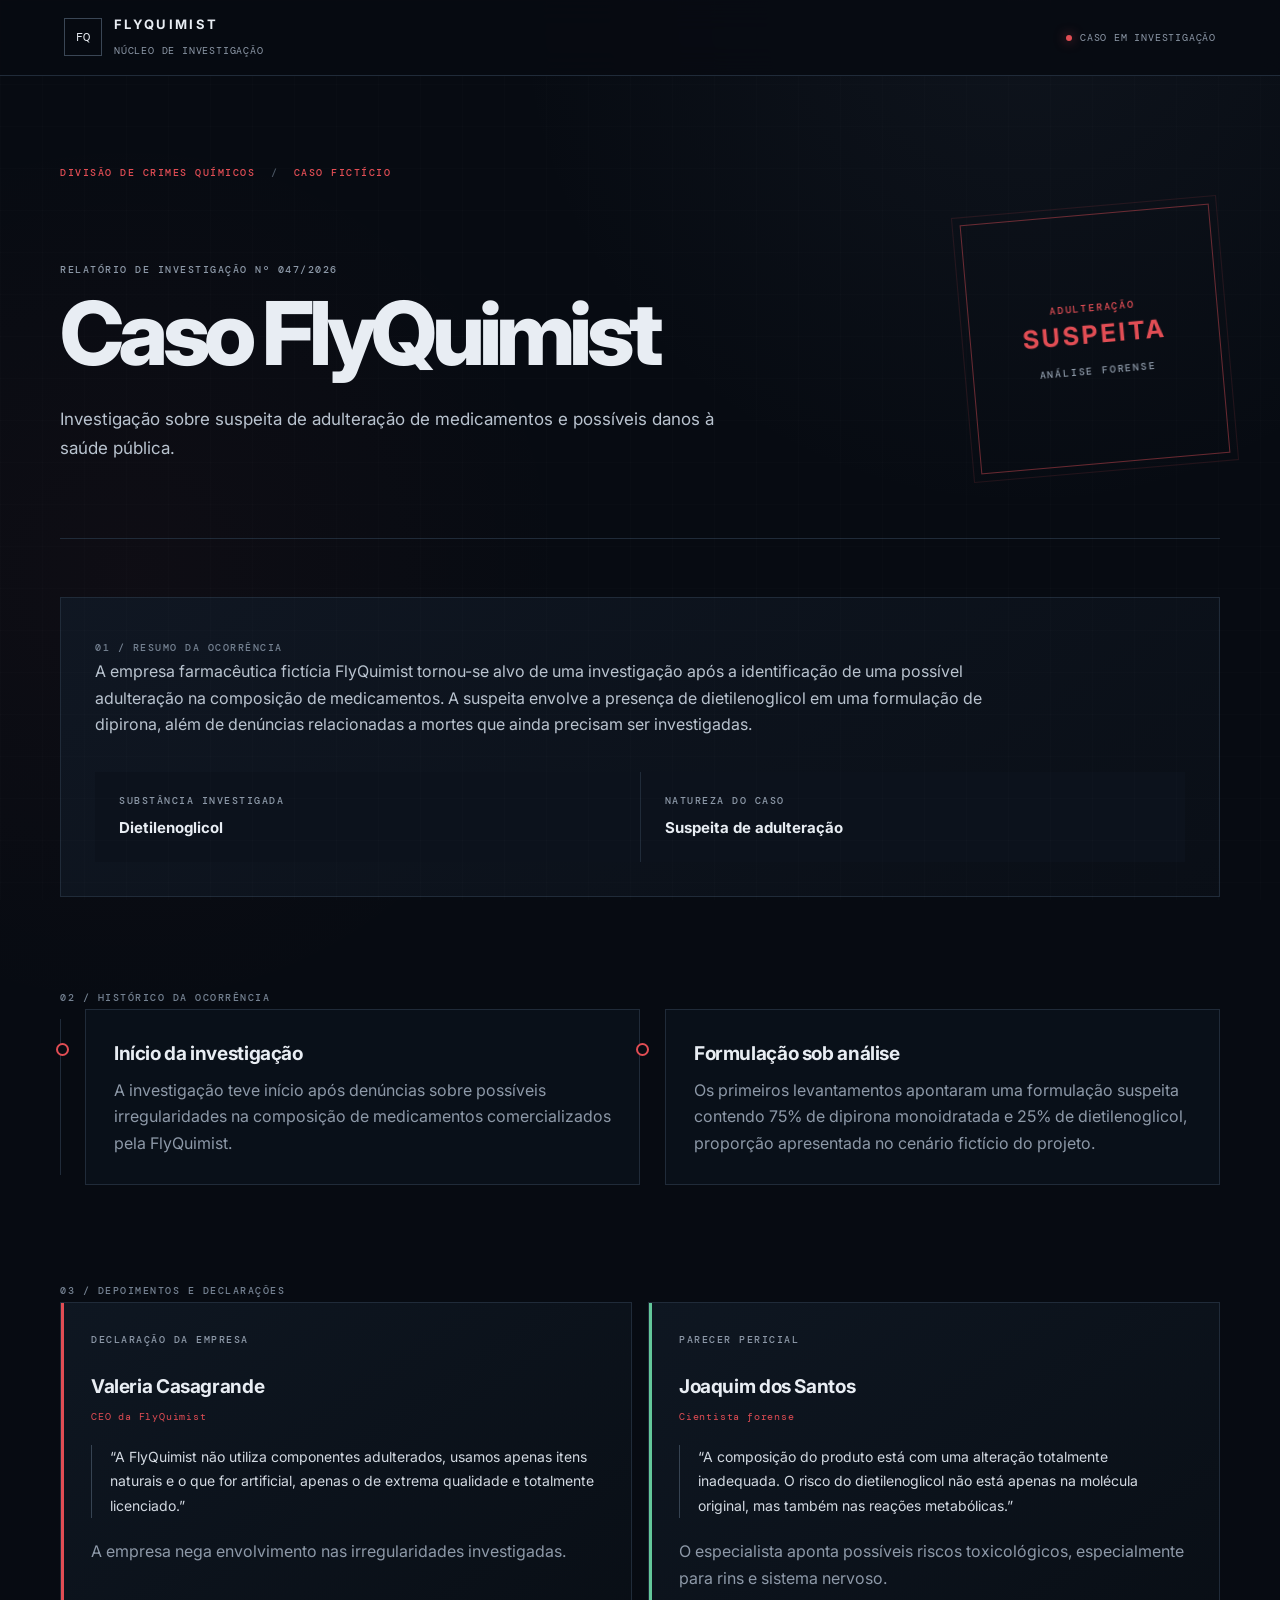
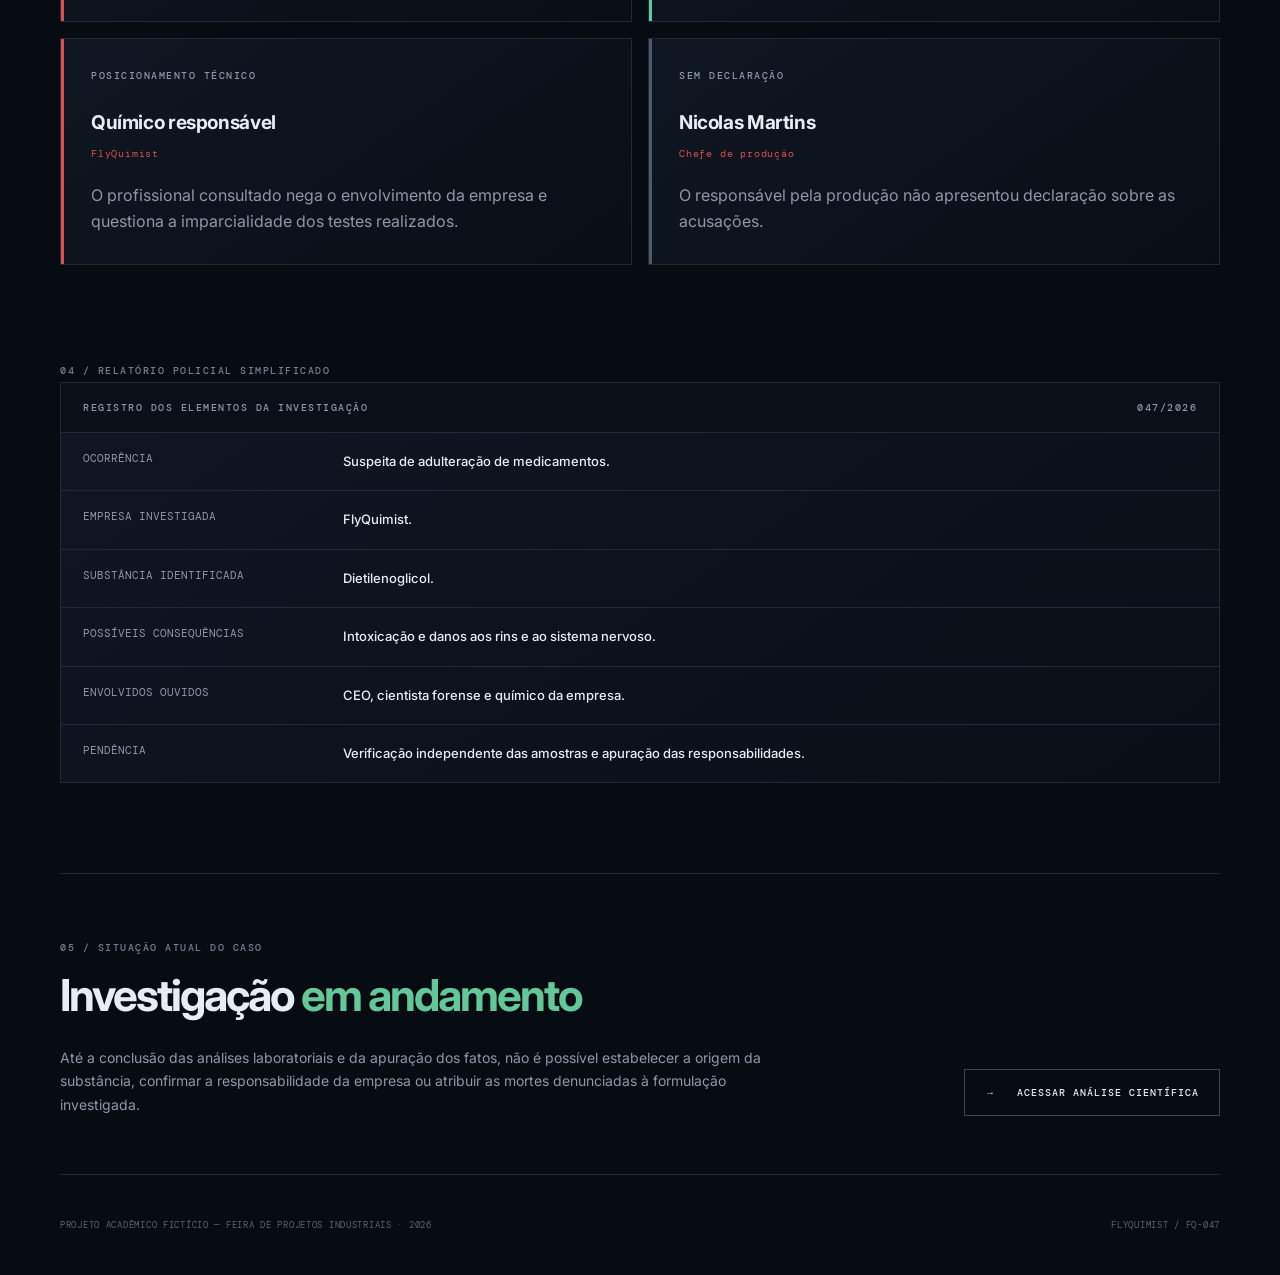
==== target/classes/static/index.html @ f5996b25 "Atualizando a base do projeto, Adicionando Explicação de como rodar o projeto" ====
<!doctype html><html lang="pt-BR"><head><meta charset="UTF-8"><meta name="viewport" content="width=device-width,initial-scale=1"><title>FlyQuimist — Relatório Investigativo</title><link rel="stylesheet" href="style.css"></head><body><header class="top"><div class="brand"><b>FQ</b><div><strong>FLYQUIMIST</strong><small>NÚCLEO DE INVESTIGAÇÃO</small></div></div><div class="status"><i></i> CASO EM INVESTIGAÇÃO</div></header><main><section class="hero"><div class="eyebrow">DIVISÃO DE CRIMES QUÍMICOS <span>/</span> CASO FICTÍCIO</div><div class="heroGrid"><div><div class="report">RELATÓRIO DE INVESTIGAÇÃO Nº 047/2026</div><h1>Caso <em>FlyQuimist</em></h1><p class="lead">Investigação sobre suspeita de adulteração de medicamentos e possíveis danos à saúde pública.</p></div><div class="stamp"><span>ADULTERAÇÃO</span><b>SUSPEITA</b><small>ANÁLISE FORENSE</small></div></div></section><section class="card"><label>01 / RESUMO DA OCORRÊNCIA</label><p>A empresa farmacêutica fictícia FlyQuimist tornou-se alvo de uma investigação após a identificação de uma possível adulteração na composição de medicamentos. A suspeita envolve a presença de dietilenoglicol em uma formulação de dipirona, além de denúncias relacionadas a mortes que ainda precisam ser investigadas.</p><div class="facts"><div><small>SUBSTÂNCIA INVESTIGADA</small><strong>Dietilenoglicol</strong></div><div><small>NATUREZA DO CASO</small><strong>Suspeita de adulteração</strong></div></div></section><section><label>02 / HISTÓRICO DA OCORRÊNCIA</label><div class="timeline"><article><h2>Início da investigação</h2><p>A investigação teve início após denúncias sobre possíveis irregularidades na composição de medicamentos comercializados pela FlyQuimist.</p></article><article><h2>Formulação sob análise</h2><p>Os primeiros levantamentos apontaram uma formulação suspeita contendo 75% de dipirona monoidratada e 25% de dietilenoglicol, proporção apresentada no cenário fictício do projeto.</p></article></div></section><section><label>03 / DEPOIMENTOS E DECLARAÇÕES</label><div class="quotes"><article><small>DECLARAÇÃO DA EMPRESA</small><h2>Valeria Casagrande</h2><i>CEO da FlyQuimist</i><blockquote>“A FlyQuimist não utiliza componentes adulterados, usamos apenas itens naturais e o que for artificial, apenas o de extrema qualidade e totalmente licenciado.”</blockquote><p>A empresa nega envolvimento nas irregularidades investigadas.</p></article><article class="green"><small>PARECER PERICIAL</small><h2>Joaquim dos Santos</h2><i>Cientista forense</i><blockquote>“A composição do produto está com uma alteração totalmente inadequada. O risco do dietilenoglicol não está apenas na molécula original, mas também nas reações metabólicas.”</blockquote><p>O especialista aponta possíveis riscos toxicológicos, especialmente para rins e sistema nervoso.</p></article><article><small>POSICIONAMENTO TÉCNICO</small><h2>Químico responsável</h2><i>FlyQuimist</i><p>O profissional consultado nega o envolvimento da empresa e questiona a imparcialidade dos testes realizados.</p></article><article class="muted"><small>SEM DECLARAÇÃO</small><h2>Nicolas Martins</h2><i>Chefe de produção</i><p>O responsável pela produção não apresentou declaração sobre as acusações.</p></article></div></section><section><label>04 / RELATÓRIO POLICIAL SIMPLIFICADO</label><div class="table"><header><span>REGISTRO DOS ELEMENTOS DA INVESTIGAÇÃO</span><span>047/2026</span></header><div><small>Ocorrência</small><b>Suspeita de adulteração de medicamentos.</b></div><div><small>Empresa investigada</small><b>FlyQuimist.</b></div><div><small>Substância identificada</small><b>Dietilenoglicol.</b></div><div><small>Possíveis consequências</small><b>Intoxicação e danos aos rins e ao sistema nervoso.</b></div><div><small>Envolvidos ouvidos</small><b>CEO, cientista forense e químico da empresa.</b></div><div><small>Pendência</small><b>Verificação independente das amostras e apuração das responsabilidades.</b></div></div></section><section class="conclusion"><div><label>05 / SITUAÇÃO ATUAL DO CASO</label><h2>Investigação <em>em andamento</em></h2><p>Até a conclusão das análises laboratoriais e da apuração dos fatos, não é possível estabelecer a origem da substância, confirmar a responsabilidade da empresa ou atribuir as mortes denunciadas à formulação investigada.</p></div><button onclick="alert('Painel científico — Página 2 em desenvolvimento.')">→ &nbsp; ACESSAR ANÁLISE CIENTÍFICA</button></section><footer>PROJETO ACADÊMICO FICTÍCIO — FEIRA DE PROJETOS INDUSTRIAIS · 2026 <span>FLYQUIMIST / FQ-047</span></footer></main></body></html>
---- target/classes/static/style.css ----
@import url('https://fonts.googleapis.com/css2?family=DM+Mono:wght@400;500&family=Inter:wght@400;500;600;700;800&display=swap');
:root{--bg:#070b12;--panel:#0c121c;--line:#202b39;--text:#e8edf3;--muted:#8d99a8;--soft:#b9c3cf;--red:#e14d54;--green:#63c79a}*{box-sizing:border-box}html{scroll-behavior:smooth}body{margin:0;background:radial-gradient(circle at 80% 0%,#667d9b14,transparent 32rem),radial-gradient(circle at 10% 20%,#e14d5409,transparent 28rem),var(--bg);color:var(--text);font-family:Inter,system-ui,sans-serif;line-height:1.65}body:before{content:"";position:fixed;inset:0;pointer-events:none;opacity:.035;background-image:linear-gradient(#fff6 1px,transparent 1px),linear-gradient(90deg,#fff6 1px,transparent 1px);background-size:42px 42px}.top{height:76px;border-bottom:1px solid var(--line);display:flex;align-items:center;justify-content:space-between;padding:0 clamp(20px,5vw,76px);background:#070b12dd;backdrop-filter:blur(16px);position:sticky;top:0;z-index:5}.brand{display:flex;align-items:center;gap:12px}.brand>b{width:38px;height:38px;display:grid;place-items:center;border:1px solid #3a4655;font:12px 'DM Mono';}.brand strong{display:block;font-size:13px;letter-spacing:.18em}.brand small,.status{font:10px 'DM Mono';letter-spacing:.08em;color:var(--muted)}.status{display:flex;gap:8px;align-items:center}.status i{width:6px;height:6px;border-radius:50%;background:var(--red);box-shadow:0 0 12px #e14d54b3}main{width:min(1160px,calc(100% - 40px));margin:auto}.hero{padding:90px 0 74px;border-bottom:1px solid var(--line)}.eyebrow,label,.report,.quotes small,.table header,.facts small{font:500 10px 'DM Mono';letter-spacing:.15em;text-transform:uppercase}.eyebrow,label{color:#758292}.eyebrow{color:var(--red);margin-bottom:35px}.eyebrow span{color:#4b5664;margin:0 8px}.heroGrid{display:grid;grid-template-columns:1fr 250px;gap:70px;align-items:end}.report{color:var(--muted);margin-bottom:14px}h1{margin:0;font-size:clamp(48px,7vw,88px);line-height:.98;letter-spacing:-.065em;font-weight:800}em{font-style:normal}.lead{max-width:680px;color:var(--soft);font-size:17px;line-height:1.75;margin-top:28px}.stamp{aspect-ratio:1;border:1px solid #e14d5473;outline:1px solid #e14d5420;outline-offset:7px;display:flex;flex-direction:column;align-items:center;justify-content:center;transform:rotate(-5deg);color:var(--red);text-align:center}.stamp span,.stamp small{font:500 10px 'DM Mono';letter-spacing:.18em}.stamp b{font-size:25px;letter-spacing:.12em}.stamp small{color:var(--muted);margin-top:8px}section:not(.hero):not(.card):not(.conclusion){padding-bottom:90px}.card,.quotes article,.table{background:linear-gradient(145deg,#101824e6,#0a0f17e6);border:1px solid var(--line)}.card{margin:58px 0 85px;padding:34px}.card>p{color:var(--soft);max-width:930px}.facts{display:grid;grid-template-columns:repeat(2,1fr);gap:1px;background:var(--line);margin-top:34px}.facts>div{background:var(--panel);padding:22px 24px}.facts small{display:block;color:var(--muted);margin-bottom:7px}.facts strong{font-size:15px}.timeline{position:relative;display:grid;grid-template-columns:1fr 1fr;gap:25px;padding-left:25px}.timeline:before{content:"";position:absolute;left:0;top:10px;bottom:10px;width:1px;background:var(--line)}.timeline article{position:relative;padding:28px;border:1px solid var(--line);background:#0c121cb8}.timeline article:before{content:"";position:absolute;left:-30px;top:33px;width:9px;height:9px;border:2px solid var(--red);background:var(--bg);border-radius:50%}h2{margin:0 0 8px;font-size:19px;letter-spacing:-.02em}.timeline p,p{color:var(--muted);margin:0}.quotes{display:grid;grid-template-columns:1fr 1fr;gap:16px}.quotes article{padding:30px;position:relative;overflow:hidden}.quotes article:before{content:"";position:absolute;left:0;top:0;width:3px;height:100%;background:var(--red)}.quotes article.green:before{background:var(--green)}.quotes article.muted:before{background:#4e5a68}.quotes small{color:var(--muted);display:block;margin-bottom:25px}.quotes i{display:block;color:var(--red);font:10px 'DM Mono';letter-spacing:.08em;margin-bottom:22px}.quotes blockquote{border-left:1px solid #364352;padding-left:18px;margin:0 0 20px;color:#d2d9e1;font-size:14px;line-height:1.75}.table{overflow:hidden}.table header{display:flex;justify-content:space-between;padding:18px 22px;color:var(--muted);background:#0a1018;border-bottom:1px solid var(--line)}.table>div{display:grid;grid-template-columns:240px 1fr;gap:20px;padding:18px 22px;border-bottom:1px solid var(--line)}.table>div:last-child{border:0}.table small{color:var(--muted);font:11px 'DM Mono';text-transform:uppercase}.table b{font-size:13px;font-weight:500}.conclusion{border-top:1px solid var(--line);border-bottom:1px solid var(--line);padding:58px 0;display:flex;align-items:end;justify-content:space-between;gap:50px}.conclusion h2{font-size:clamp(28px,4vw,44px);letter-spacing:-.045em}.conclusion h2 em{color:var(--green)}.conclusion p{max-width:720px;margin-top:15px;font-size:14px}.conclusion button{flex:0 0 auto;background:transparent;color:var(--text);border:1px solid #3a4655;padding:16px 20px;font:500 10px 'DM Mono';letter-spacing:.1em;cursor:pointer;transition:.2s}.conclusion button:hover{border-color:var(--red);background:#e14d5412;transform:translateY(-2px)}footer{min-height:100px;display:flex;align-items:center;justify-content:space-between;color:#596574;font:9px 'DM Mono';letter-spacing:.08em}footer span{color:#596574}@media(max-width:760px){.status{display:none}main{width:calc(100% - 28px)}.hero{padding:60px 0 50px}.heroGrid,.quotes,.timeline{grid-template-columns:1fr}.heroGrid{gap:45px}.stamp{width:170px}.card{padding:24px;margin:40px 0 65px}.facts{grid-template-columns:1fr}.table>div{grid-template-columns:1fr;gap:5px}.conclusion{flex-direction:column;align-items:flex-start}footer{flex-direction:column;align-items:flex-start;justify-content:center;padding:25px 0}}
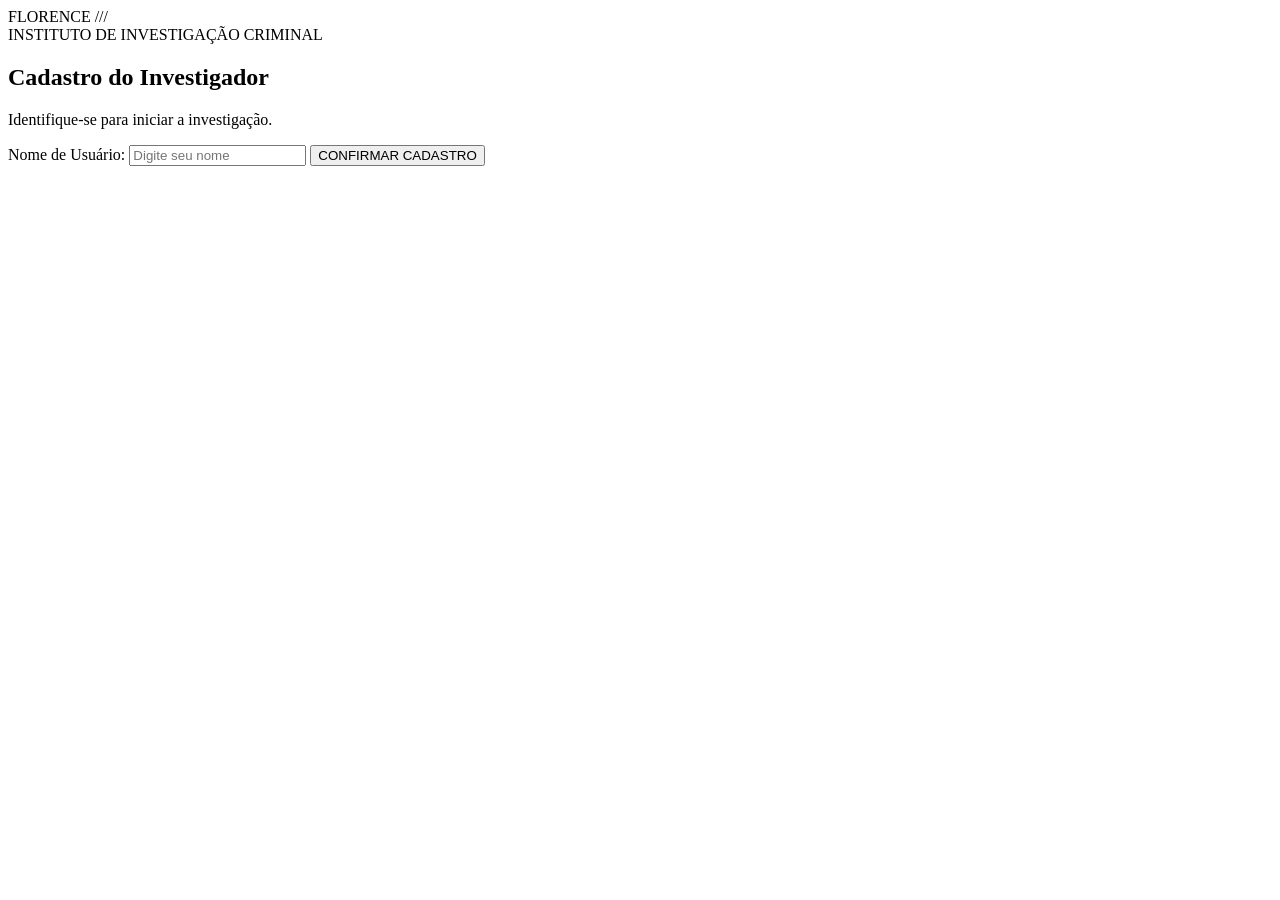
==== commit 1540affe: "Colocando o frontend" ====
--- a/target/classes/static/index.html
+++ b/target/classes/static/index.html
@@ -1 +1,26 @@
-<!doctype html><html lang="pt-BR"><head><meta charset="UTF-8"><meta name="viewport" content="width=device-width,initial-scale=1"><title>FlyQuimist — Relatório Investigativo</title><link rel="stylesheet" href="style.css"></head><body><header class="top"><div class="brand"><b>FQ</b><div><strong>FLYQUIMIST</strong><small>NÚCLEO DE INVESTIGAÇÃO</small></div></div><div class="status"><i></i> CASO EM INVESTIGAÇÃO</div></header><main><section class="hero"><div class="eyebrow">DIVISÃO DE CRIMES QUÍMICOS <span>/</span> CASO FICTÍCIO</div><div class="heroGrid"><div><div class="report">RELATÓRIO DE INVESTIGAÇÃO Nº 047/2026</div><h1>Caso <em>FlyQuimist</em></h1><p class="lead">Investigação sobre suspeita de adulteração de medicamentos e possíveis danos à saúde pública.</p></div><div class="stamp"><span>ADULTERAÇÃO</span><b>SUSPEITA</b><small>ANÁLISE FORENSE</small></div></div></section><section class="card"><label>01 / RESUMO DA OCORRÊNCIA</label><p>A empresa farmacêutica fictícia FlyQuimist tornou-se alvo de uma investigação após a identificação de uma possível adulteração na composição de medicamentos. A suspeita envolve a presença de dietilenoglicol em uma formulação de dipirona, além de denúncias relacionadas a mortes que ainda precisam ser investigadas.</p><div class="facts"><div><small>SUBSTÂNCIA INVESTIGADA</small><strong>Dietilenoglicol</strong></div><div><small>NATUREZA DO CASO</small><strong>Suspeita de adulteração</strong></div></div></section><section><label>02 / HISTÓRICO DA OCORRÊNCIA</label><div class="timeline"><article><h2>Início da investigação</h2><p>A investigação teve início após denúncias sobre possíveis irregularidades na composição de medicamentos comercializados pela FlyQuimist.</p></article><article><h2>Formulação sob análise</h2><p>Os primeiros levantamentos apontaram uma formulação suspeita contendo 75% de dipirona monoidratada e 25% de dietilenoglicol, proporção apresentada no cenário fictício do projeto.</p></article></div></section><section><label>03 / DEPOIMENTOS E DECLARAÇÕES</label><div class="quotes"><article><small>DECLARAÇÃO DA EMPRESA</small><h2>Valeria Casagrande</h2><i>CEO da FlyQuimist</i><blockquote>“A FlyQuimist não utiliza componentes adulterados, usamos apenas itens naturais e o que for artificial, apenas o de extrema qualidade e totalmente licenciado.”</blockquote><p>A empresa nega envolvimento nas irregularidades investigadas.</p></article><article class="green"><small>PARECER PERICIAL</small><h2>Joaquim dos Santos</h2><i>Cientista forense</i><blockquote>“A composição do produto está com uma alteração totalmente inadequada. O risco do dietilenoglicol não está apenas na molécula original, mas também nas reações metabólicas.”</blockquote><p>O especialista aponta possíveis riscos toxicológicos, especialmente para rins e sistema nervoso.</p></article><article><small>POSICIONAMENTO TÉCNICO</small><h2>Químico responsável</h2><i>FlyQuimist</i><p>O profissional consultado nega o envolvimento da empresa e questiona a imparcialidade dos testes realizados.</p></article><article class="muted"><small>SEM DECLARAÇÃO</small><h2>Nicolas Martins</h2><i>Chefe de produção</i><p>O responsável pela produção não apresentou declaração sobre as acusações.</p></article></div></section><section><label>04 / RELATÓRIO POLICIAL SIMPLIFICADO</label><div class="table"><header><span>REGISTRO DOS ELEMENTOS DA INVESTIGAÇÃO</span><span>047/2026</span></header><div><small>Ocorrência</small><b>Suspeita de adulteração de medicamentos.</b></div><div><small>Empresa investigada</small><b>FlyQuimist.</b></div><div><small>Substância identificada</small><b>Dietilenoglicol.</b></div><div><small>Possíveis consequências</small><b>Intoxicação e danos aos rins e ao sistema nervoso.</b></div><div><small>Envolvidos ouvidos</small><b>CEO, cientista forense e químico da empresa.</b></div><div><small>Pendência</small><b>Verificação independente das amostras e apuração das responsabilidades.</b></div></div></section><section class="conclusion"><div><label>05 / SITUAÇÃO ATUAL DO CASO</label><h2>Investigação <em>em andamento</em></h2><p>Até a conclusão das análises laboratoriais e da apuração dos fatos, não é possível estabelecer a origem da substância, confirmar a responsabilidade da empresa ou atribuir as mortes denunciadas à formulação investigada.</p></div><button onclick="alert('Painel científico — Página 2 em desenvolvimento.')">→ &nbsp; ACESSAR ANÁLISE CIENTÍFICA</button></section><footer>PROJETO ACADÊMICO FICTÍCIO — FEIRA DE PROJETOS INDUSTRIAIS · 2026 <span>FLYQUIMIST / FQ-047</span></footer></main></body></html>
+<!DOCTYPE html>
+<html lang="pt-BR">
+<head>
+<meta charset="UTF-8">
+<meta name="viewport" content="width=device-width, initial-scale=1.0">
+<title>Investigação Florence — Cadastro</title>
+<link rel="stylesheet" href="css/style.css">
+</head>
+<body class="dark-bg">
+<div class="grain"></div>
+<main class="center-screen">
+  <section class="card login-card">
+    <div class="brand">FLORENCE <span>///</span></div>
+    <div class="case-tag">INSTITUTO DE INVESTIGAÇÃO CRIMINAL</div>
+    <h1>Cadastro do Investigador</h1>
+    <p class="muted">Identifique-se para iniciar a investigação.</p>
+    <form id="registerForm">
+      <label for="username">Nome de Usuário:</label>
+      <input id="username" name="username" type="text" maxlength="30" required autocomplete="off" placeholder="Digite seu nome">
+      <button class="btn primary" type="submit">CONFIRMAR CADASTRO</button>
+    </form>
+  </section>
+</main>
+<script src="js/cadastro.js"></script>
+</body>
+</html>
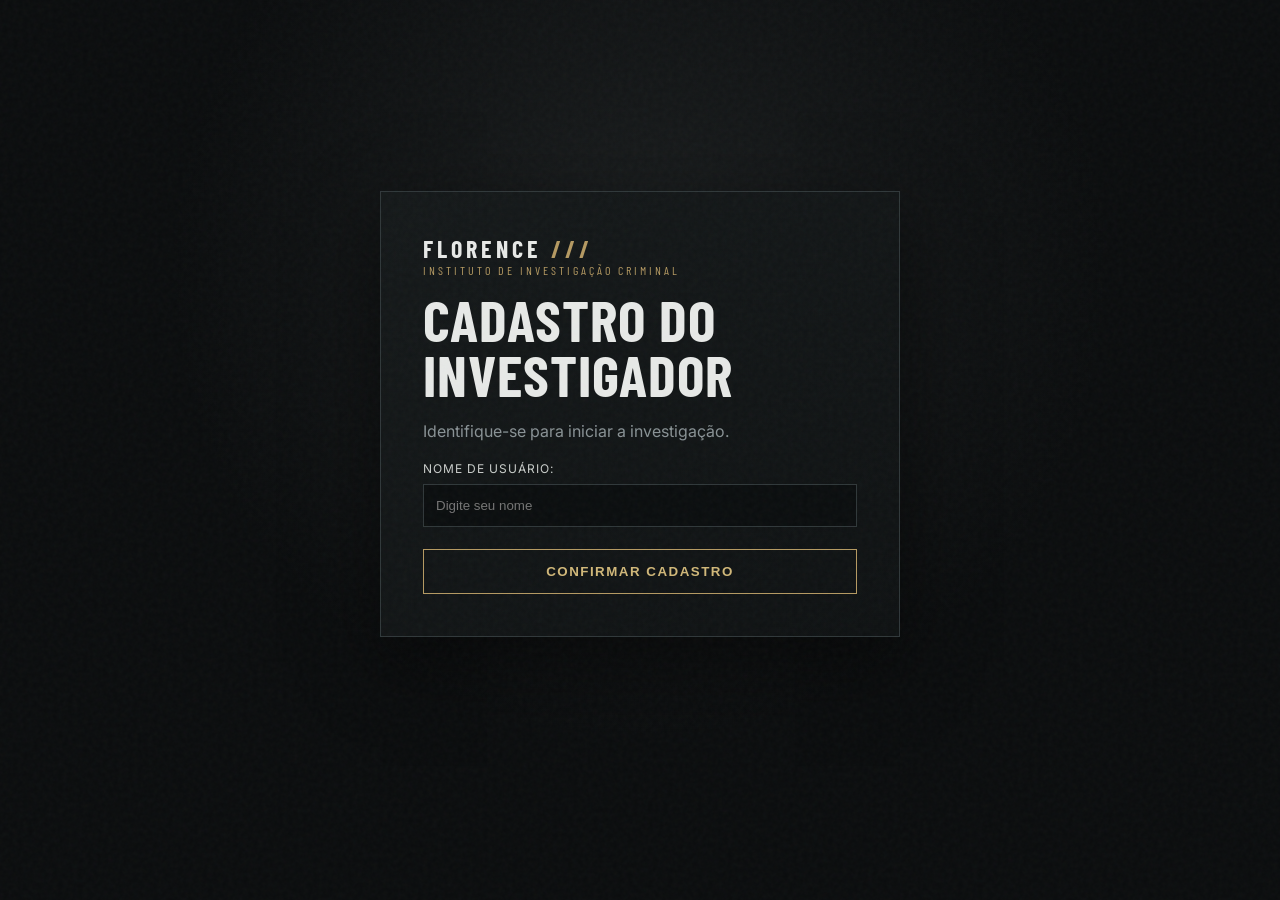
==== commit 0a3804ff: "Fazendo a rota de post usuario" ====
--- a/target/classes/static/index.html
+++ b/target/classes/static/index.html
@@ -14,13 +14,15 @@
     <div class="case-tag">INSTITUTO DE INVESTIGAÇÃO CRIMINAL</div>
     <h1>Cadastro do Investigador</h1>
     <p class="muted">Identifique-se para iniciar a investigação.</p>
-    <form id="registerForm">
+
+    <form id="registerForm" action="/usuario" method="POST">
       <label for="username">Nome de Usuário:</label>
       <input id="username" name="username" type="text" maxlength="30" required autocomplete="off" placeholder="Digite seu nome">
       <button class="btn primary" type="submit">CONFIRMAR CADASTRO</button>
     </form>
+
   </section>
 </main>
-<script src="js/cadastro.js"></script>
+<script src="cadastro.js"></script>
 </body>
 </html>
--- a/target/classes/static/css/style.css
+++ b/target/classes/static/css/style.css
@@ -0,0 +1,86 @@
+@import url('https://fonts.googleapis.com/css2?family=Barlow+Condensed:wght@400;500;600;700&family=Inter:wght@400;500;600;700&display=swap');
+
+:root {
+  --bg:#0b0d0e; --panel:#121618; --panel2:#171c1e; --line:#30383a;
+  --text:#e7e9e7; --muted:#899295; --accent:#b59a62; --accent2:#d1b879;
+  --danger:#b95b5b; --success:#729a78;
+}
+* { box-sizing:border-box; }
+body { margin:0; color:var(--text); background:var(--bg); font-family:Inter,Arial,sans-serif; }
+.dark-bg { min-height:100vh; background:radial-gradient(circle at 50% 30%,#1a1d1e 0,#0b0d0e 52%); }
+.grain { position:fixed; inset:0; pointer-events:none; opacity:.035; background-image:url("data:image/svg+xml,%3Csvg viewBox='0 0 200 200' xmlns='http://www.w3.org/2000/svg'%3E%3Cfilter id='n'%3E%3CfeTurbulence type='fractalNoise' baseFrequency='.9' numOctaves='4' stitchTiles='stitch'/%3E%3C/filter%3E%3Crect width='100%25' height='100%25' filter='url(%23n)'/%3E%3C/svg%3E"); z-index:10; }
+.topbar { height:72px; padding:0 5%; border-bottom:1px solid var(--line); display:flex; align-items:center; justify-content:space-between; background:#0c0f10ee; position:sticky; top:0; z-index:5; }
+.brand { font-family:"Barlow Condensed"; font-weight:700; letter-spacing:4px; font-size:24px; }
+.brand span { color:var(--accent); }
+.user-badge,.timer-label { color:var(--muted); font-size:12px; letter-spacing:2px; text-transform:uppercase; }
+#timer { font-family:"Barlow Condensed"; font-size:25px; color:var(--accent2); margin-left:8px; letter-spacing:2px; }
+.center-screen { min-height:calc(100vh - 72px); display:grid; place-items:center; padding:30px; }
+.card,.roulette-card,.ranking-card { width:min(520px,100%); background:linear-gradient(145deg,#15191a,#0f1213); border:1px solid var(--line); box-shadow:0 25px 70px #0008; padding:42px; }
+.case-tag { font-family:"Barlow Condensed"; font-size:12px; letter-spacing:3px; color:var(--accent); text-transform:uppercase; }
+h1 { font-family:"Barlow Condensed"; font-size:58px; line-height:.95; text-transform:uppercase; margin:15px 0; letter-spacing:1px; }
+h2,h3 { font-family:"Barlow Condensed"; text-transform:uppercase; letter-spacing:1px; }
+.muted { color:var(--muted); line-height:1.65; }
+label { display:block; color:#c9cdca; font-size:12px; letter-spacing:1px; text-transform:uppercase; }
+input { width:100%; margin-top:8px; padding:13px 12px; background:#0b0e0f; color:var(--text); border:1px solid var(--line); outline:none; }
+input:focus { border-color:var(--accent); }
+.btn { border:1px solid var(--accent); padding:14px 20px; background:transparent; color:var(--accent2); font-weight:700; letter-spacing:1.5px; cursor:pointer; transition:.2s; }
+.btn:hover:not(:disabled) { background:var(--accent); color:#111; }
+.btn:disabled { opacity:.45; cursor:not-allowed; }
+.primary { width:100%; margin-top:22px; }
+.roulette-card { text-align:center; }
+.roulette-wrap { width:330px; height:330px; margin:28px auto; position:relative; display:grid; place-items:center; }
+.wheel { width:300px; height:300px; border-radius:50%; border:8px solid #24292a; position:relative; overflow:hidden; transition:transform 4.5s cubic-bezier(.12,.8,.15,1); background:conic-gradient(#6d5147 0deg 120deg,#53655c 120deg 240deg,#5b5e69 240deg 360deg); box-shadow:0 0 0 2px #555 inset,0 15px 50px #0009; }
+.wheel-label { position:absolute; width:100%; height:100%; display:grid; place-items:center; font-family:"Barlow Condensed"; font-weight:700; font-size:23px; letter-spacing:2px; }
+.label-fraud { transform:rotate(60deg) translateY(-95px); }
+.label-genocide { transform:rotate(180deg) translateY(-95px); }
+.label-murder { transform:rotate(300deg) translateY(-95px); }
+.pointer { position:absolute; z-index:2; top:-4px; border-left:14px solid transparent; border-right:14px solid transparent; border-top:35px solid var(--accent); }
+.result-text { min-height:20px; color:var(--accent2); font-weight:700; letter-spacing:1px; }
+.case-page { background:#0a0d0e; }
+.case-layout { max-width:1500px; margin:auto; padding:45px 4%; display:grid; grid-template-columns:minmax(0,1.5fr) minmax(380px,.7fr); gap:40px; }
+.case-story { min-width:0; }
+.case-story h1 { font-size:80px; }
+.image-placeholder { height:390px; border:1px dashed #4a5254; background:linear-gradient(135deg,#15191a,#0d1011); display:flex; flex-direction:column; align-items:center; justify-content:center; gap:12px; color:#687174; margin:25px 0 35px; text-align:center; }
+.image-icon { font-size:65px; color:#444d4e; }
+.image-placeholder small { color:#4f5859; }
+.story { color:#b9bfbd; line-height:1.8; font-size:15px; }
+.story p { margin:0 0 20px; }
+.investigation-panel { border-left:1px solid var(--line); padding-left:30px; }
+.panel-heading { display:flex; justify-content:space-between; border-bottom:1px solid var(--line); padding-bottom:15px; font-family:"Barlow Condensed"; letter-spacing:2px; color:var(--muted); }
+.panel-heading strong { color:var(--accent); }
+.formula-box { background:#111516; border:1px solid var(--line); padding:20px; margin:18px 0; }
+.formula { font-family:Georgia,serif; color:#d7c58e; background:#0a0d0e; padding:10px; }
+.field-grid { display:grid; grid-template-columns:repeat(3,1fr); gap:10px; }
+.field-grid label:nth-child(2) { }
+.valid { border-color:var(--success)!important; box-shadow:0 0 0 1px var(--success) inset; }
+.invalid { border-color:var(--danger)!important; box-shadow:0 0 0 1px var(--danger) inset; }
+.validation { margin:14px 0; padding:13px; border:1px solid var(--line); font-size:13px; line-height:1.5; }
+.validation.success { border-color:#56785c; background:#18221a; color:#a9c9ae; }
+.validation.error { border-color:#7b4545; background:#251719; color:#dda3a3; }
+.hidden { display:none; }
+.option { display:flex; align-items:flex-start; gap:10px; padding:13px; border:1px solid var(--line); margin:8px 0; cursor:pointer; text-transform:none; letter-spacing:0; font-size:13px; line-height:1.5; }
+.option:hover { border-color:#626a6c; background:#171c1d; }
+.option input { width:auto; margin:2px 0 0; }
+.disabled-option { opacity:.5; cursor:default; }
+.ranking-page { max-width:1200px; margin:auto; padding:70px 25px; }
+.ranking-card { width:100%; }
+.ranking-table-wrap { overflow-x:auto; margin:30px 0; }
+table { width:100%; border-collapse:collapse; min-width:700px; }
+th,td { padding:15px 12px; border-bottom:1px solid var(--line); text-align:left; }
+th { color:var(--accent); font-family:"Barlow Condensed"; text-transform:uppercase; letter-spacing:2px; font-size:13px; }
+td { color:#c2c8c6; }
+.current-player { background:#252318; }
+.ranking-note { border-left:3px solid var(--accent); padding:12px 15px; color:var(--muted); margin-bottom:25px; }
+code { color:var(--accent2); }
+@media(max-width:900px) {
+  .case-layout { grid-template-columns:1fr; }
+  .investigation-panel { border-left:0; border-top:1px solid var(--line); padding-left:0; padding-top:30px; }
+}
+@media(max-width:600px) {
+  .card,.roulette-card { padding:28px 20px; }
+  h1,.case-story h1 { font-size:48px; }
+  .roulette-wrap { transform:scale(.85); margin:0 auto 10px; }
+  .field-grid { grid-template-columns:1fr; }
+  .case-layout { padding:30px 18px; }
+  .image-placeholder { height:270px; }
+}
